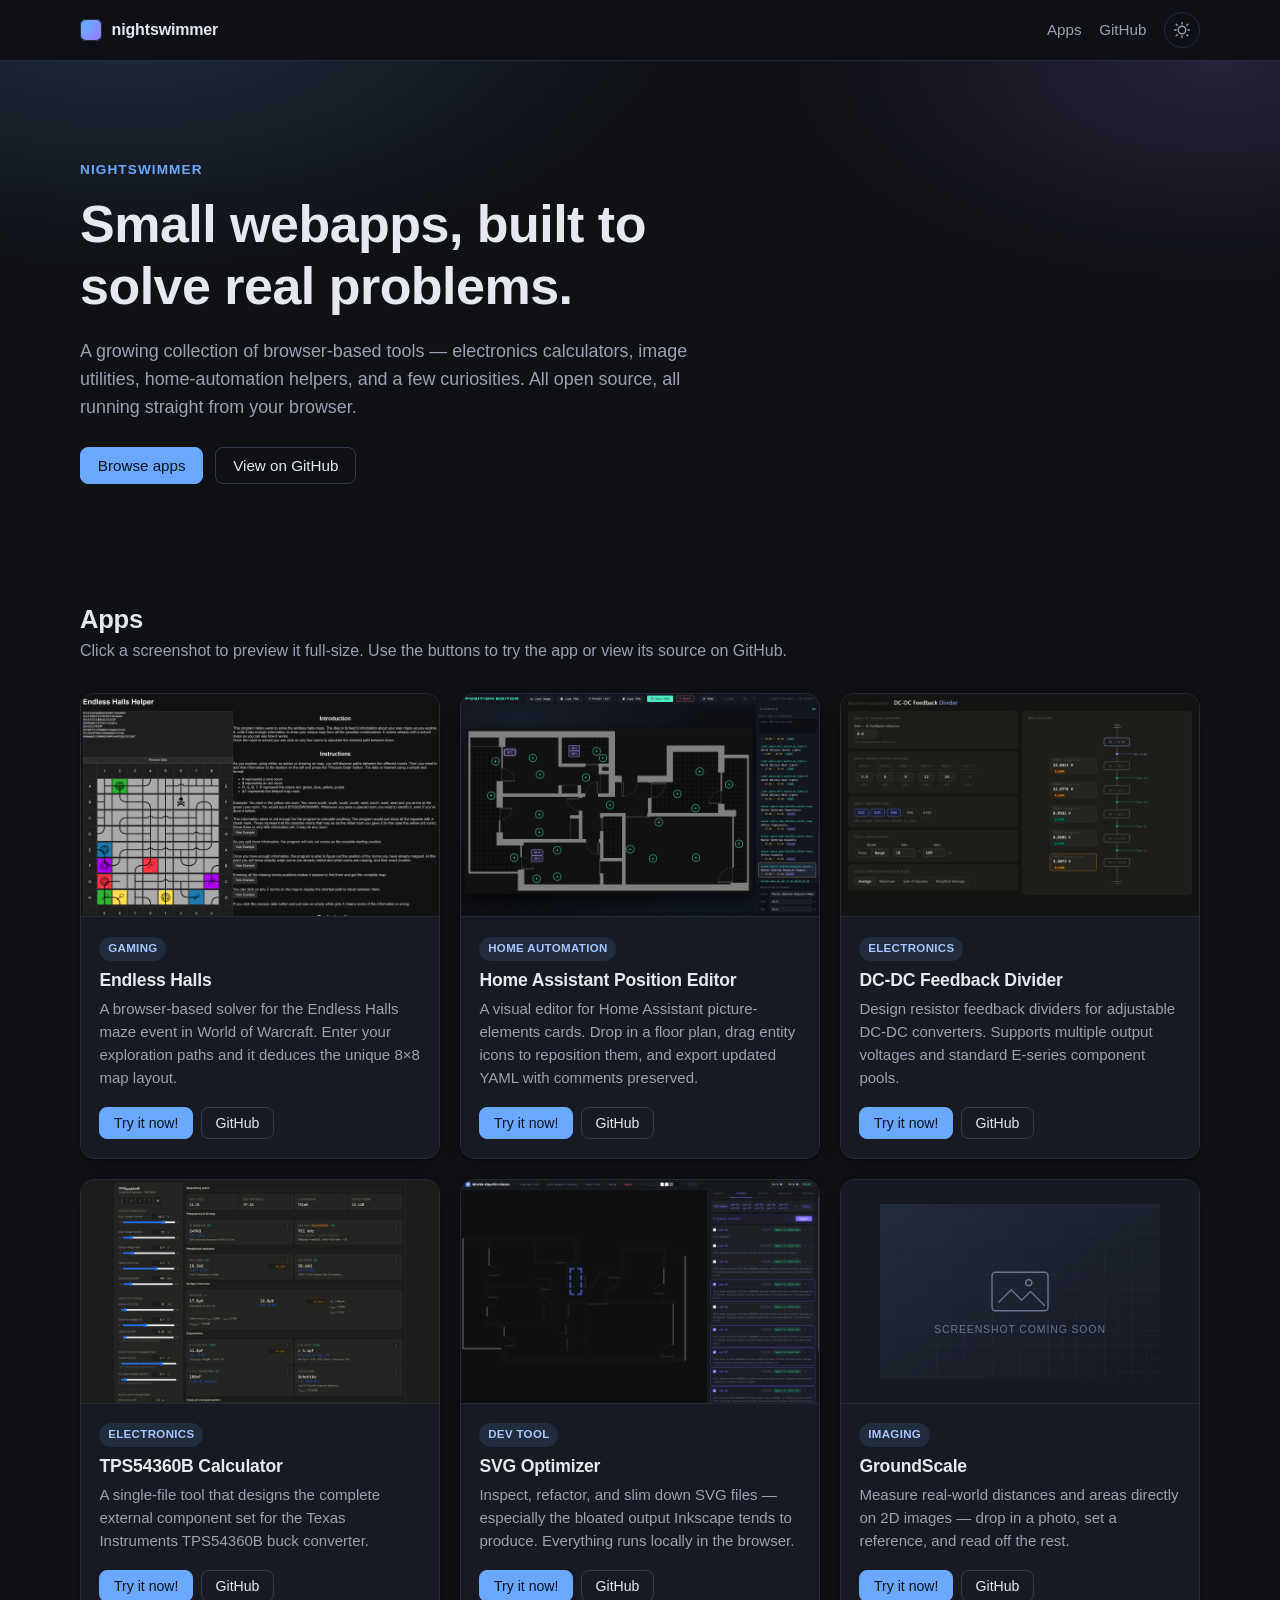
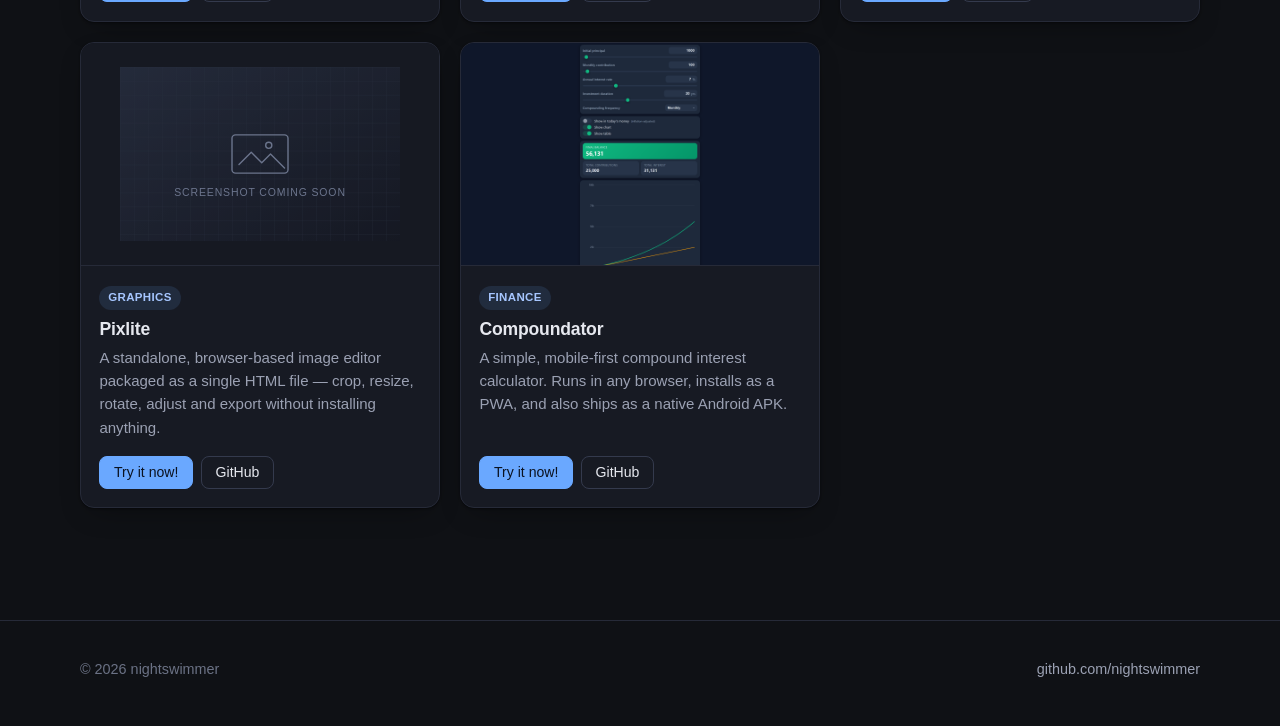
==== index.html @ 8432664b "Added screenshots for the applications" ====
<!doctype html>
<html lang="en">
<head>
<meta charset="utf-8">
<meta name="viewport" content="width=device-width, initial-scale=1">
<meta name="description" content="A collection of browser-based tools and webapps by nightswimmer — electronics calculators, image utilities, home automation helpers, and more.">
<meta name="theme-color" content="#0f1115" media="(prefers-color-scheme: dark)">
<meta name="theme-color" content="#f7f7f8" media="(prefers-color-scheme: light)">
<title>nightswimmer — webapps &amp; tools</title>
<link rel="stylesheet" href="style.css">
<script>
  // Apply stored theme before paint to avoid flash
  (function () {
    var saved = localStorage.getItem('theme');
    if (saved === 'light' || saved === 'dark') {
      document.documentElement.setAttribute('data-theme', saved);
    }
  })();
</script>
</head>
<body>

<header class="site-header">
  <div class="container header-inner">
    <a class="brand" href="#top" aria-label="nightswimmer home">
      <span class="brand-mark" aria-hidden="true"></span>
      <span class="brand-text">nightswimmer</span>
    </a>
    <nav class="site-nav">
      <a href="#apps">Apps</a>
      <a href="https://github.com/nightswimmer" target="_blank" rel="noopener">GitHub</a>
      <button id="theme-toggle" class="theme-toggle" type="button" aria-label="Toggle color theme" title="Toggle color theme">
        <svg class="icon-sun"  viewBox="0 0 24 24" aria-hidden="true"><path d="M12 4V2m0 20v-2M4 12H2m20 0h-2M5.6 5.6 4.2 4.2m15.6 15.6-1.4-1.4M5.6 18.4l-1.4 1.4M19.8 4.2l-1.4 1.4M12 7a5 5 0 1 0 0 10 5 5 0 0 0 0-10Z" fill="none" stroke="currentColor" stroke-width="1.8" stroke-linecap="round"/></svg>
        <svg class="icon-moon" viewBox="0 0 24 24" aria-hidden="true"><path d="M20 14.5A8 8 0 0 1 9.5 4a8 8 0 1 0 10.5 10.5Z" fill="none" stroke="currentColor" stroke-width="1.8" stroke-linejoin="round"/></svg>
      </button>
    </nav>
  </div>
</header>

<main id="top">

  <section class="hero">
    <div class="container">
      <p class="eyebrow">nightswimmer</p>
      <h1>Small webapps, built to solve real problems.</h1>
      <p class="lede">A growing collection of browser-based tools — electronics calculators, image utilities, home-automation helpers, and a few curiosities. All open source, all running straight from your browser.</p>
      <div class="hero-actions">
        <a class="btn btn-primary" href="#apps">Browse apps</a>
        <a class="btn btn-ghost" href="https://github.com/nightswimmer" target="_blank" rel="noopener">View on GitHub</a>
      </div>
    </div>
  </section>

  <section id="apps" class="apps">
    <div class="container">
      <header class="section-head">
        <h2>Apps</h2>
        <p>Click a screenshot to preview it full-size. Use the buttons to try the app or view its source on GitHub.</p>
      </header>

      <ul class="card-grid" role="list">

        <li class="card">
          <button class="card-shot" type="button" aria-label="View Endless Halls screenshot">
            <img src="images/endlesshalls.png" alt="" loading="lazy" onerror="this.onerror=null;this.src='images/placeholder.svg';this.classList.add('is-placeholder');">
          </button>
          <div class="card-body">
            <div class="card-meta">
              <span class="tag">Gaming</span>
            </div>
            <h3 class="card-title">Endless Halls</h3>
            <p class="card-desc">A browser-based solver for the Endless Halls maze event in World of Warcraft. Enter your exploration paths and it deduces the unique 8×8 map layout.</p>
            <div class="card-actions">
              <a class="btn btn-primary" href="https://nightswimmer.github.io/EndlessHalls/" target="_blank" rel="noopener">Try it now!</a>
              <a class="btn btn-ghost" href="https://github.com/nightswimmer/EndlessHalls" target="_blank" rel="noopener">GitHub</a>
            </div>
          </div>
        </li>

        <li class="card">
          <button class="card-shot" type="button" aria-label="View Home Assistant Position Editor screenshot">
            <img src="images/home-assistant-position-editor.png" alt="" loading="lazy" onerror="this.onerror=null;this.src='images/placeholder.svg';this.classList.add('is-placeholder');">
          </button>
          <div class="card-body">
            <div class="card-meta">
              <span class="tag">Home automation</span>
            </div>
            <h3 class="card-title">Home Assistant Position Editor</h3>
            <p class="card-desc">A visual editor for Home Assistant picture-elements cards. Drop in a floor plan, drag entity icons to reposition them, and export updated YAML with comments preserved.</p>
            <div class="card-actions">
              <a class="btn btn-primary" href="https://nightswimmer.github.io/Home-Assistant-Position-Editor/" target="_blank" rel="noopener">Try it now!</a>
              <a class="btn btn-ghost" href="https://github.com/nightswimmer/Home-Assistant-Position-Editor" target="_blank" rel="noopener">GitHub</a>
            </div>
          </div>
        </li>

        <li class="card">
          <button class="card-shot" type="button" aria-label="View DC-DC Feedback Divider screenshot">
            <img src="images/dc-dc-feedback-divider.png" alt="" loading="lazy" onerror="this.onerror=null;this.src='images/placeholder.svg';this.classList.add('is-placeholder');">
          </button>
          <div class="card-body">
            <div class="card-meta">
              <span class="tag">Electronics</span>
            </div>
            <h3 class="card-title">DC-DC Feedback Divider</h3>
            <p class="card-desc">Design resistor feedback dividers for adjustable DC-DC converters. Supports multiple output voltages and standard E-series component pools.</p>
            <div class="card-actions">
              <a class="btn btn-primary" href="https://nightswimmer.github.io/DC-DC-Feedback-Divider/" target="_blank" rel="noopener">Try it now!</a>
              <a class="btn btn-ghost" href="https://github.com/nightswimmer/DC-DC-Feedback-Divider" target="_blank" rel="noopener">GitHub</a>
            </div>
          </div>
        </li>

        <li class="card">
          <button class="card-shot" type="button" aria-label="View TPS54360B Calculator screenshot">
            <img src="images/tps54360b-calculator.png" alt="" loading="lazy" onerror="this.onerror=null;this.src='images/placeholder.svg';this.classList.add('is-placeholder');">
          </button>
          <div class="card-body">
            <div class="card-meta">
              <span class="tag">Electronics</span>
            </div>
            <h3 class="card-title">TPS54360B Calculator</h3>
            <p class="card-desc">A single-file tool that designs the complete external component set for the Texas Instruments TPS54360B buck converter.</p>
            <div class="card-actions">
              <a class="btn btn-primary" href="https://nightswimmer.github.io/TPS54360B-Calculator/" target="_blank" rel="noopener">Try it now!</a>
              <a class="btn btn-ghost" href="https://github.com/nightswimmer/TPS54360B-Calculator" target="_blank" rel="noopener">GitHub</a>
            </div>
          </div>
        </li>

        <li class="card">
          <button class="card-shot" type="button" aria-label="View SVG Optimizer screenshot">
            <img src="images/svg-optimizer.png" alt="" loading="lazy" onerror="this.onerror=null;this.src='images/placeholder.svg';this.classList.add('is-placeholder');">
          </button>
          <div class="card-body">
            <div class="card-meta">
              <span class="tag">Dev tool</span>
            </div>
            <h3 class="card-title">SVG Optimizer</h3>
            <p class="card-desc">Inspect, refactor, and slim down SVG files — especially the bloated output Inkscape tends to produce. Everything runs locally in the browser.</p>
            <div class="card-actions">
              <a class="btn btn-primary" href="https://nightswimmer.github.io/SVG-Optimizer/" target="_blank" rel="noopener">Try it now!</a>
              <a class="btn btn-ghost" href="https://github.com/nightswimmer/SVG-Optimizer" target="_blank" rel="noopener">GitHub</a>
            </div>
          </div>
        </li>

        <li class="card">
          <button class="card-shot" type="button" aria-label="View GroundScale screenshot">
            <img src="images/groundscale.png" alt="" loading="lazy" onerror="this.onerror=null;this.src='images/placeholder.svg';this.classList.add('is-placeholder');">
          </button>
          <div class="card-body">
            <div class="card-meta">
              <span class="tag">Imaging</span>
            </div>
            <h3 class="card-title">GroundScale</h3>
            <p class="card-desc">Measure real-world distances and areas directly on 2D images — drop in a photo, set a reference, and read off the rest.</p>
            <div class="card-actions">
              <a class="btn btn-primary" href="https://nightswimmer.github.io/GroundScale/" target="_blank" rel="noopener">Try it now!</a>
              <a class="btn btn-ghost" href="https://github.com/nightswimmer/GroundScale" target="_blank" rel="noopener">GitHub</a>
            </div>
          </div>
        </li>

        <li class="card">
          <button class="card-shot" type="button" aria-label="View Pixlite screenshot">
            <img src="images/pixlite.png" alt="" loading="lazy" onerror="this.onerror=null;this.src='images/placeholder.svg';this.classList.add('is-placeholder');">
          </button>
          <div class="card-body">
            <div class="card-meta">
              <span class="tag">Graphics</span>
            </div>
            <h3 class="card-title">Pixlite</h3>
            <p class="card-desc">A standalone, browser-based image editor packaged as a single HTML file — crop, resize, rotate, adjust and export without installing anything.</p>
            <div class="card-actions">
              <a class="btn btn-primary" href="https://nightswimmer.github.io/Pixlite/" target="_blank" rel="noopener">Try it now!</a>
              <a class="btn btn-ghost" href="https://github.com/nightswimmer/Pixlite" target="_blank" rel="noopener">GitHub</a>
            </div>
          </div>
        </li>

        <li class="card">
          <button class="card-shot" type="button" aria-label="View Compoundator screenshot">
            <img src="images/compoundator.png" alt="" loading="lazy" onerror="this.onerror=null;this.src='images/placeholder.svg';this.classList.add('is-placeholder');">
          </button>
          <div class="card-body">
            <div class="card-meta">
              <span class="tag">Finance</span>
            </div>
            <h3 class="card-title">Compoundator</h3>
            <p class="card-desc">A simple, mobile-first compound interest calculator. Runs in any browser, installs as a PWA, and also ships as a native Android APK.</p>
            <div class="card-actions">
              <a class="btn btn-primary" href="https://nightswimmer.github.io/Compoundator/web/" target="_blank" rel="noopener">Try it now!</a>
              <a class="btn btn-ghost" href="https://github.com/nightswimmer/Compoundator" target="_blank" rel="noopener">GitHub</a>
            </div>
          </div>
        </li>

      </ul>
    </div>
  </section>

</main>

<dialog id="lightbox" class="lightbox" aria-label="Screenshot preview">
  <button class="lightbox-close" type="button" aria-label="Close preview">
    <svg viewBox="0 0 24 24" aria-hidden="true"><path d="M6 6l12 12M18 6 6 18" fill="none" stroke="currentColor" stroke-width="2" stroke-linecap="round"/></svg>
  </button>
  <img id="lightbox-img" alt="">
</dialog>

<footer class="site-footer">
  <div class="container footer-inner">
    <p>© <span id="year"></span> nightswimmer</p>
    <p><a href="https://github.com/nightswimmer" target="_blank" rel="noopener">github.com/nightswimmer</a></p>
  </div>
</footer>

<script src="script.js" defer></script>
</body>
</html>
---- style.css ----
/* ---------- Tokens ---------- */

:root {
  --bg:            #0f1115;
  --bg-elev:       #161922;
  --bg-card:       #171a23;
  --surface-hover: #1d2130;
  --border:        #262a38;
  --border-strong: #343a4d;
  --text:          #e6e8ef;
  --text-muted:    #9ba1b3;
  --text-dim:      #6b7285;
  --accent:        #6aa8ff;
  --accent-hover:  #8cc0ff;
  --accent-ink:    #0b1220;
  --tag-bg:        rgba(106, 168, 255, 0.12);
  --tag-fg:        #a6c6ff;
  --shadow:        0 1px 2px rgba(0,0,0,0.4), 0 10px 30px -12px rgba(0,0,0,0.45);
  --radius:        14px;
  --radius-sm:     8px;
}

:root[data-theme="light"],
@media (prefers-color-scheme: light) {
  :root:not([data-theme="dark"]) {
    --bg:            #f7f7f8;
    --bg-elev:       #ffffff;
    --bg-card:       #ffffff;
    --surface-hover: #f1f2f6;
    --border:        #e4e6ec;
    --border-strong: #d2d5de;
    --text:          #15171c;
    --text-muted:    #5a6170;
    --text-dim:      #858b98;
    --accent:        #2b67d6;
    --accent-hover:  #1d4ea9;
    --accent-ink:    #ffffff;
    --tag-bg:        rgba(43, 103, 214, 0.10);
    --tag-fg:        #2b67d6;
    --shadow:        0 1px 2px rgba(16,24,40,0.06), 0 8px 24px -12px rgba(16,24,40,0.15);
  }
}

:root[data-theme="light"] {
  --bg:            #f7f7f8;
  --bg-elev:       #ffffff;
  --bg-card:       #ffffff;
  --surface-hover: #f1f2f6;
  --border:        #e4e6ec;
  --border-strong: #d2d5de;
  --text:          #15171c;
  --text-muted:    #5a6170;
  --text-dim:      #858b98;
  --accent:        #2b67d6;
  --accent-hover:  #1d4ea9;
  --accent-ink:    #ffffff;
  --tag-bg:        rgba(43, 103, 214, 0.10);
  --tag-fg:        #2b67d6;
  --shadow:        0 1px 2px rgba(16,24,40,0.06), 0 8px 24px -12px rgba(16,24,40,0.15);
}

/* ---------- Base ---------- */

*,
*::before,
*::after { box-sizing: border-box; }

html { scroll-behavior: smooth; }

body {
  margin: 0;
  background: var(--bg);
  color: var(--text);
  font-family: -apple-system, BlinkMacSystemFont, "Segoe UI", Roboto, "Helvetica Neue", Arial, "Inter", system-ui, sans-serif;
  font-size: 16px;
  line-height: 1.55;
  -webkit-font-smoothing: antialiased;
  text-rendering: optimizeLegibility;
  transition: background-color .2s ease, color .2s ease;
}

img { max-width: 100%; display: block; }

a { color: var(--accent); text-decoration: none; }
a:hover { color: var(--accent-hover); }

h1, h2, h3 {
  line-height: 1.2;
  letter-spacing: -0.01em;
  margin: 0 0 .4em;
}

.container {
  width: min(1120px, 100% - 2.5rem);
  margin-inline: auto;
}

/* ---------- Header ---------- */

.site-header {
  position: sticky;
  top: 0;
  z-index: 10;
  background: color-mix(in srgb, var(--bg) 82%, transparent);
  backdrop-filter: saturate(180%) blur(10px);
  -webkit-backdrop-filter: saturate(180%) blur(10px);
  border-bottom: 1px solid var(--border);
}

.header-inner {
  display: flex;
  align-items: center;
  justify-content: space-between;
  height: 60px;
}

.brand {
  display: inline-flex;
  align-items: center;
  gap: .6rem;
  color: var(--text);
  font-weight: 600;
  letter-spacing: -0.01em;
}
.brand:hover { color: var(--text); }

.brand-mark {
  width: 22px;
  height: 22px;
  border-radius: 6px;
  background:
    radial-gradient(circle at 30% 30%, var(--accent), transparent 55%),
    linear-gradient(135deg, var(--accent), #9b7bff);
  box-shadow: 0 0 0 1px var(--border) inset;
}

.site-nav {
  display: flex;
  align-items: center;
  gap: 1.1rem;
}
.site-nav a {
  color: var(--text-muted);
  font-size: .95rem;
}
.site-nav a:hover { color: var(--text); }

.theme-toggle {
  display: inline-flex;
  align-items: center;
  justify-content: center;
  width: 36px;
  height: 36px;
  padding: 0;
  background: transparent;
  color: var(--text-muted);
  border: 1px solid var(--border);
  border-radius: 999px;
  cursor: pointer;
  transition: color .15s ease, background-color .15s ease, border-color .15s ease;
}
.theme-toggle:hover {
  color: var(--text);
  background: var(--surface-hover);
  border-color: var(--border-strong);
}
.theme-toggle svg { width: 18px; height: 18px; }
.theme-toggle .icon-sun  { display: none; }
.theme-toggle .icon-moon { display: block; }
:root[data-theme="light"] .theme-toggle .icon-sun  { display: block; }
:root[data-theme="light"] .theme-toggle .icon-moon { display: none; }
@media (prefers-color-scheme: light) {
  :root:not([data-theme="dark"]) .theme-toggle .icon-sun  { display: block; }
  :root:not([data-theme="dark"]) .theme-toggle .icon-moon { display: none; }
}

/* ---------- Hero ---------- */

.hero {
  padding: clamp(3rem, 8vw, 6rem) 0 clamp(2rem, 6vw, 4rem);
  background:
    radial-gradient(900px 420px at 10% -10%, color-mix(in srgb, var(--accent) 18%, transparent), transparent 60%),
    radial-gradient(700px 360px at 95% 0%, color-mix(in srgb, #9b7bff 16%, transparent), transparent 60%);
}

.eyebrow {
  display: inline-block;
  margin: 0 0 .8rem;
  color: var(--accent);
  font-size: .85rem;
  font-weight: 600;
  letter-spacing: .08em;
  text-transform: uppercase;
}

.hero h1 {
  font-size: clamp(2rem, 4.5vw, 3.25rem);
  font-weight: 700;
  max-width: 22ch;
}

.lede {
  color: var(--text-muted);
  font-size: clamp(1rem, 1.4vw, 1.125rem);
  max-width: 62ch;
  margin: 0 0 1.6rem;
}

.hero-actions {
  display: flex;
  flex-wrap: wrap;
  gap: .75rem;
}

/* ---------- Buttons ---------- */

.btn {
  display: inline-flex;
  align-items: center;
  justify-content: center;
  padding: .62rem 1.05rem;
  border-radius: var(--radius-sm);
  font-size: .95rem;
  font-weight: 500;
  line-height: 1;
  border: 1px solid transparent;
  cursor: pointer;
  transition: background-color .15s ease, color .15s ease, border-color .15s ease, transform .05s ease;
}
.btn:active { transform: translateY(1px); }

.btn-primary {
  background: var(--accent);
  color: var(--accent-ink);
  border-color: var(--accent);
}
.btn-primary:hover {
  background: var(--accent-hover);
  border-color: var(--accent-hover);
  color: var(--accent-ink);
}

.btn-ghost {
  background: transparent;
  color: var(--text);
  border-color: var(--border-strong);
}
.btn-ghost:hover {
  background: var(--surface-hover);
  color: var(--text);
  border-color: var(--border-strong);
}

/* ---------- Apps section ---------- */

.apps { padding: clamp(2rem, 5vw, 3.5rem) 0 clamp(3rem, 8vw, 5rem); }

.section-head { margin-bottom: 1.8rem; }
.section-head h2 {
  font-size: clamp(1.4rem, 2vw, 1.8rem);
  margin-bottom: .25rem;
}
.section-head p {
  color: var(--text-muted);
  margin: 0;
}

.card-grid {
  list-style: none;
  margin: 0;
  padding: 0;
  display: grid;
  grid-template-columns: repeat(auto-fill, minmax(300px, 1fr));
  gap: 1.25rem;
}

/* ---------- Card ---------- */

.card {
  display: flex;
  flex-direction: column;
  background: var(--bg-card);
  border: 1px solid var(--border);
  border-radius: var(--radius);
  overflow: hidden;
  box-shadow: var(--shadow);
  transition: transform .15s ease, border-color .15s ease, box-shadow .15s ease;
}
.card:hover {
  transform: translateY(-2px);
  border-color: var(--border-strong);
}

.card-shot {
  display: block;
  width: 100%;
  aspect-ratio: 16 / 10;
  background: var(--bg-elev);
  border: 0;
  border-bottom: 1px solid var(--border);
  padding: 0;
  margin: 0;
  font: inherit;
  color: inherit;
  text-align: left;
  cursor: zoom-in;
  overflow: hidden;
  position: relative;
}
.card-shot img {
  width: 100%;
  height: 100%;
  object-fit: cover;
  transition: transform .4s ease;
}
.card-shot img.is-placeholder {
  object-fit: contain;
  padding: 1.5rem;
  opacity: .75;
}
.card:hover .card-shot img:not(.is-placeholder) {
  transform: scale(1.02);
}

.card-body {
  display: flex;
  flex-direction: column;
  padding: 1.1rem 1.15rem 1.15rem;
  flex: 1;
}

.card-meta {
  margin-bottom: .55rem;
}

.tag {
  display: inline-block;
  padding: .2rem .55rem;
  border-radius: 999px;
  background: var(--tag-bg);
  color: var(--tag-fg);
  font-size: .72rem;
  font-weight: 600;
  letter-spacing: .03em;
  text-transform: uppercase;
}

.card-title {
  font-size: 1.1rem;
  font-weight: 600;
  margin: 0 0 .35rem;
}

.card-desc {
  color: var(--text-muted);
  font-size: .94rem;
  margin: 0 0 1.1rem;
  flex: 1;
}

.card-actions {
  display: flex;
  gap: .5rem;
  flex-wrap: wrap;
}
.card-actions .btn {
  padding: .5rem .85rem;
  font-size: .88rem;
}

/* ---------- Footer ---------- */

.site-footer {
  border-top: 1px solid var(--border);
  padding: 1.4rem 0 2rem;
  margin-top: 2rem;
  color: var(--text-dim);
  font-size: .9rem;
}
.footer-inner {
  display: flex;
  justify-content: space-between;
  align-items: center;
  flex-wrap: wrap;
  gap: .5rem;
}
.site-footer a { color: var(--text-muted); }
.site-footer a:hover { color: var(--text); }

/* ---------- Lightbox ---------- */

.lightbox {
  padding: 0;
  border: 0;
  background: transparent;
  color: inherit;
  max-width: none;
  max-height: none;
}
.lightbox[open] {
  width: 100vw;
  height: 100vh;
  margin: 0;
  display: grid;
  place-items: center;
}
.lightbox::backdrop {
  background: rgba(0, 0, 0, 0.85);
  backdrop-filter: blur(4px);
  -webkit-backdrop-filter: blur(4px);
}
.lightbox img {
  display: block;
  max-width: 95vw;
  max-height: 95vh;
  width: auto;
  height: auto;
  border-radius: var(--radius);
  box-shadow: 0 30px 80px -20px rgba(0,0,0,0.6);
  background: var(--bg-elev);
  user-select: none;
}
.lightbox-close {
  position: fixed;
  top: 1rem;
  right: 1rem;
  width: 40px;
  height: 40px;
  display: inline-flex;
  align-items: center;
  justify-content: center;
  padding: 0;
  border: 1px solid rgba(255,255,255,0.15);
  border-radius: 999px;
  background: rgba(20, 22, 30, 0.7);
  color: #fff;
  cursor: pointer;
  transition: background-color .15s ease, border-color .15s ease;
}
.lightbox-close:hover {
  background: rgba(40, 44, 58, 0.85);
  border-color: rgba(255,255,255,0.3);
}
.lightbox-close svg { width: 20px; height: 20px; }

/* ---------- Focus ---------- */

:focus-visible {
  outline: 2px solid var(--accent);
  outline-offset: 2px;
  border-radius: 4px;
}

/* ---------- Motion preferences ---------- */

@media (prefers-reduced-motion: reduce) {
  * {
    transition: none !important;
    animation: none !important;
  }
  html { scroll-behavior: auto; }
}
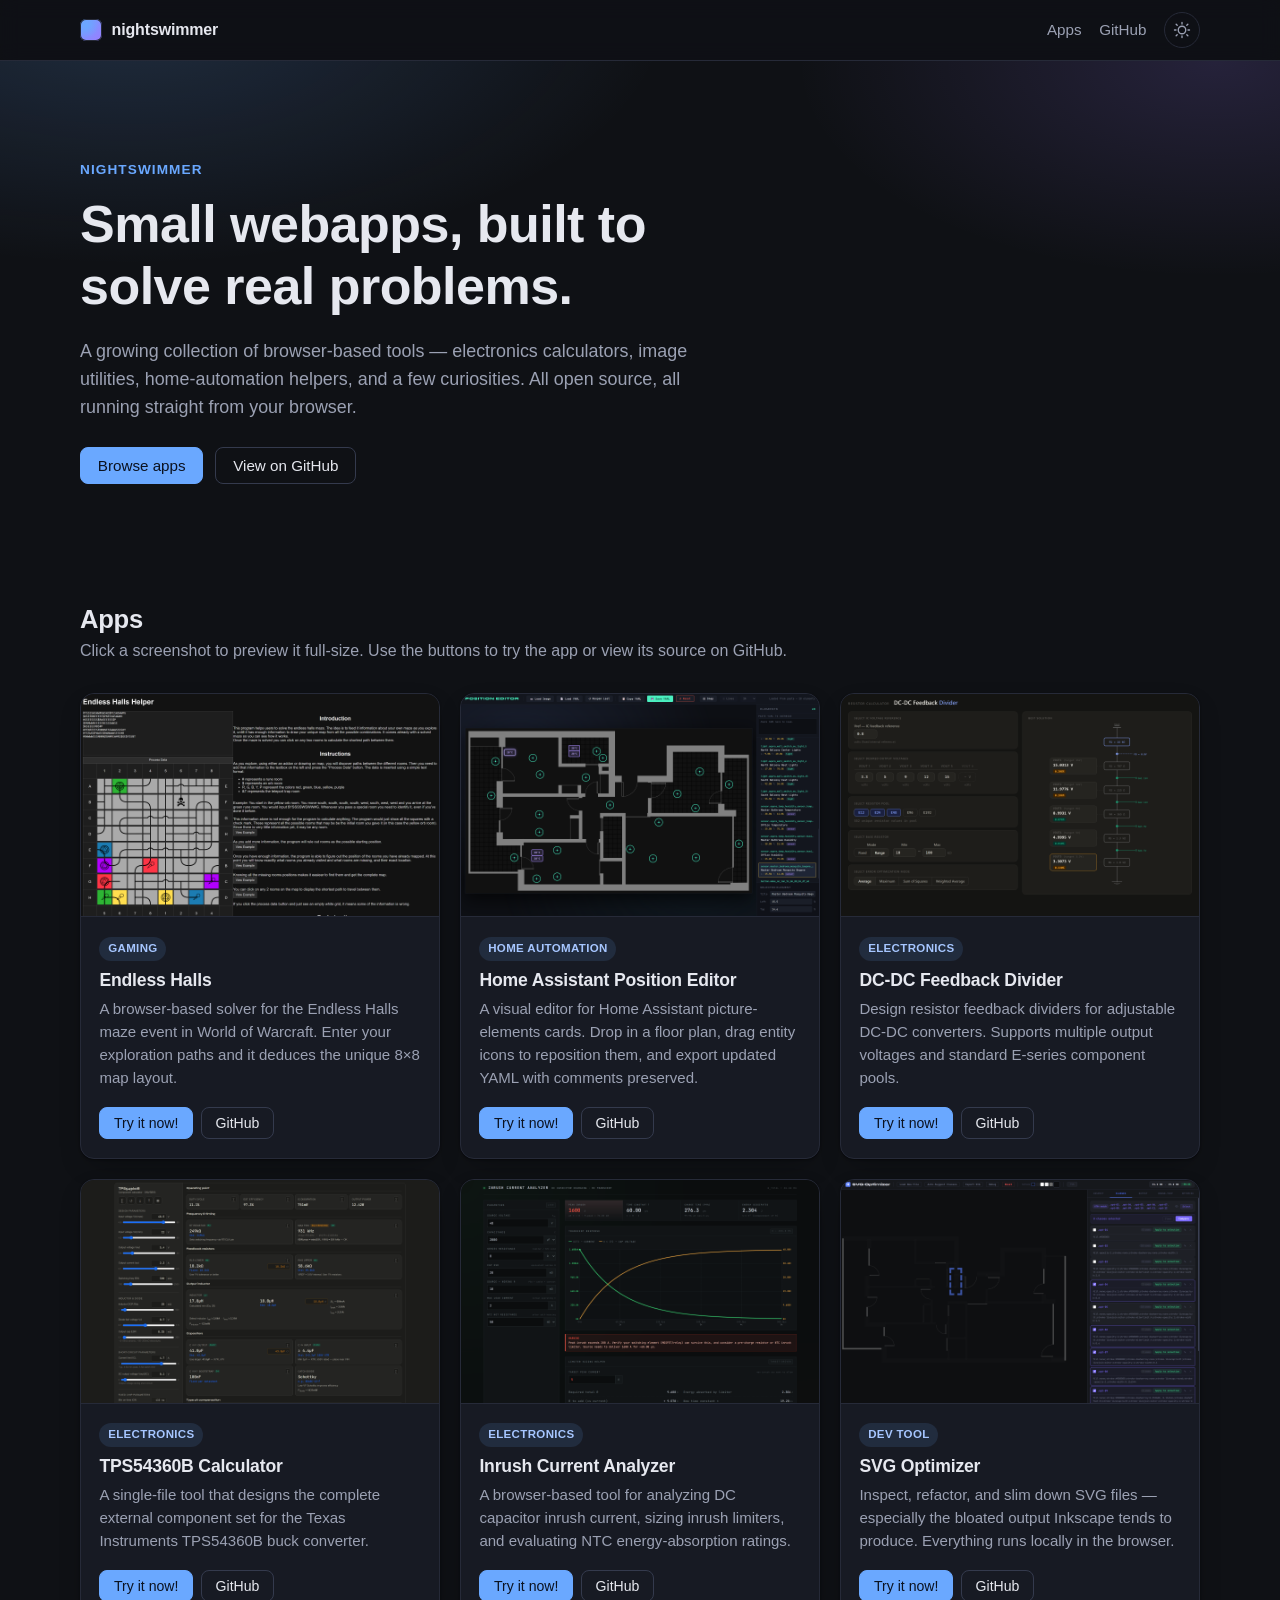
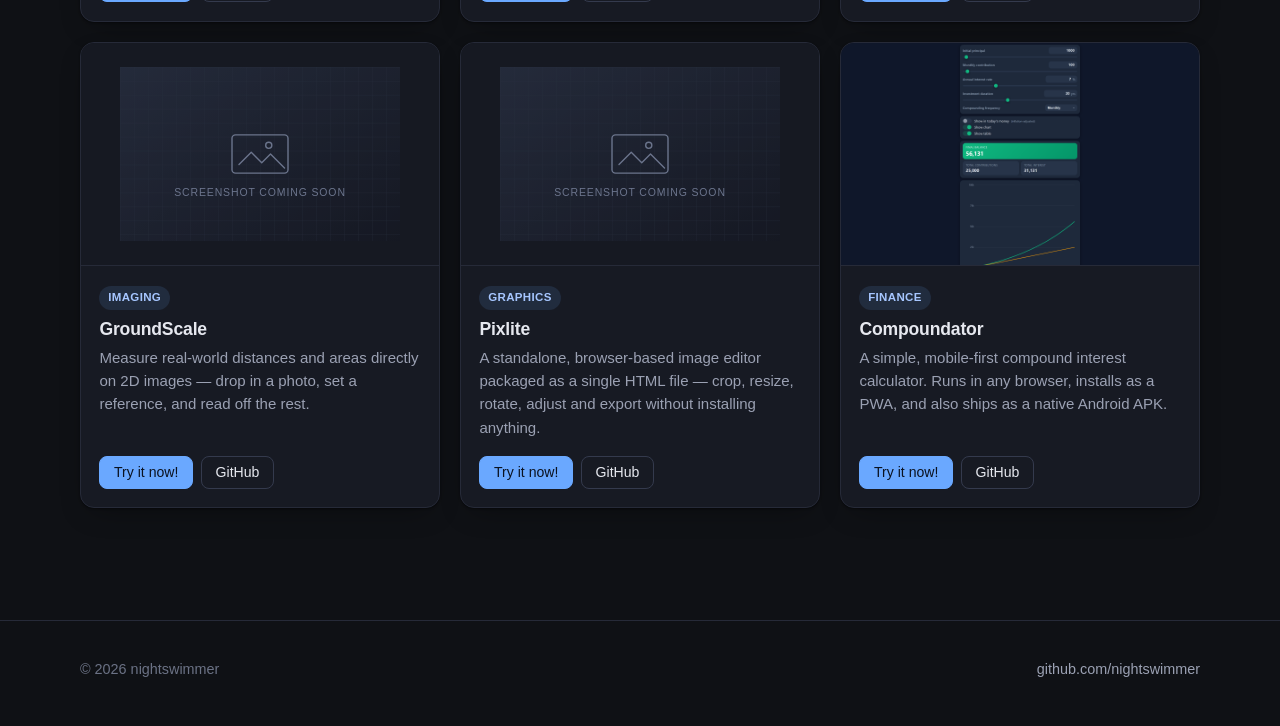
==== commit 72dc8e9b: "Added the Inrush Current Analyzer project" ====
--- a/index.html
+++ b/index.html
@@ -129,6 +129,23 @@
         </li>
 
         <li class="card">
+          <button class="card-shot" type="button" aria-label="View Inrush Current Analyzer screenshot">
+            <img src="images/inrush-current-analyzer.png" alt="" loading="lazy" onerror="this.onerror=null;this.src='images/placeholder.svg';this.classList.add('is-placeholder');">
+          </button>
+          <div class="card-body">
+            <div class="card-meta">
+              <span class="tag">Electronics</span>
+            </div>
+            <h3 class="card-title">Inrush Current Analyzer</h3>
+            <p class="card-desc">A browser-based tool for analyzing DC capacitor inrush current, sizing inrush limiters, and evaluating NTC energy-absorption ratings.</p>
+            <div class="card-actions">
+              <a class="btn btn-primary" href="https://nightswimmer.github.io/Inrush-Current-Analyzer/" target="_blank" rel="noopener">Try it now!</a>
+              <a class="btn btn-ghost" href="https://github.com/nightswimmer/Inrush-Current-Analyzer" target="_blank" rel="noopener">GitHub</a>
+            </div>
+          </div>
+        </li>
+
+        <li class="card">
           <button class="card-shot" type="button" aria-label="View SVG Optimizer screenshot">
             <img src="images/svg-optimizer.png" alt="" loading="lazy" onerror="this.onerror=null;this.src='images/placeholder.svg';this.classList.add('is-placeholder');">
           </button>
